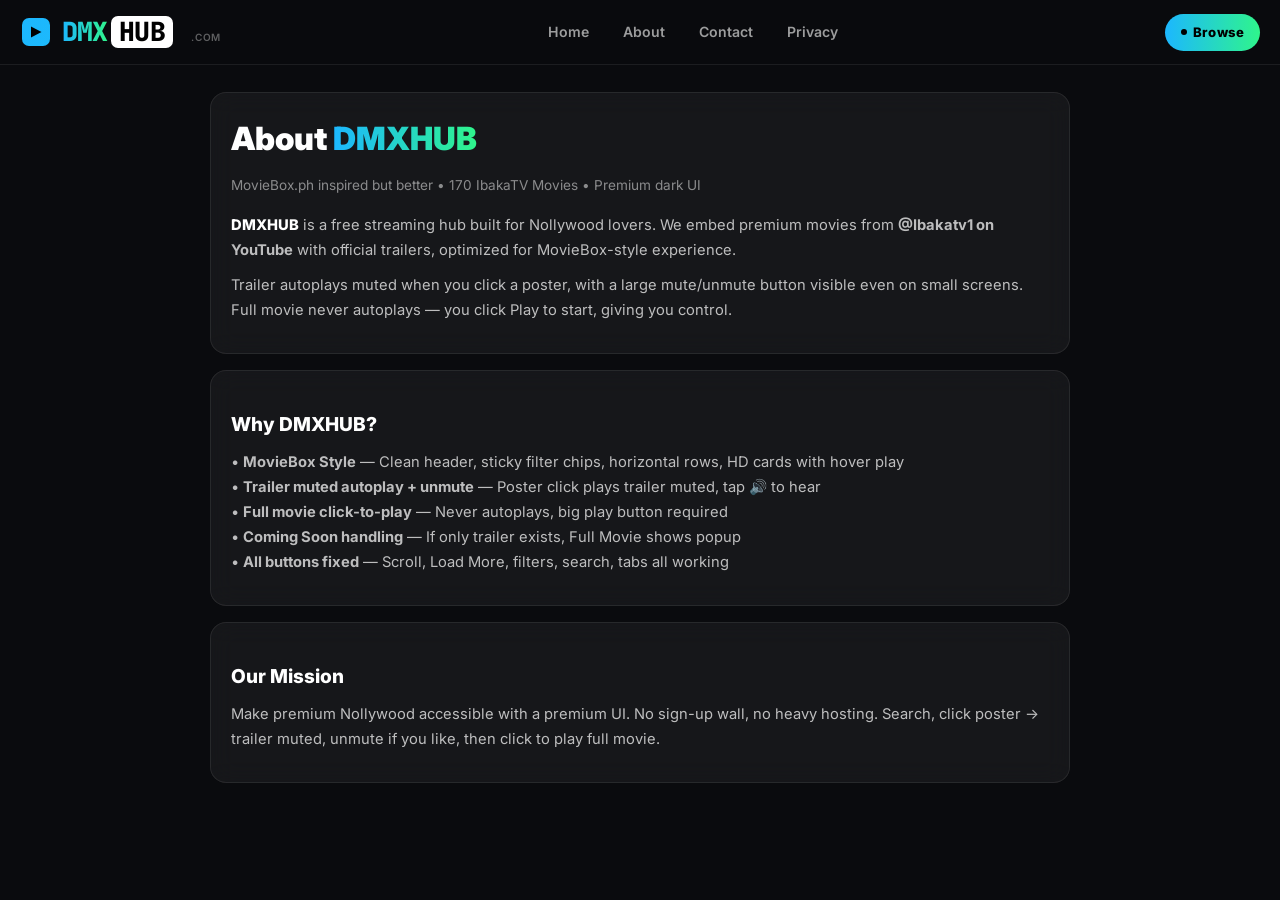
==== about.html @ e2cb4a42 "Clean deploy" ====
<!doctype html>
<html lang="en">
<head>
  <meta charset="UTF-8" />
  <meta name="viewport" content="width=device-width, initial-scale=1.0" />
  <title>About Us | DMXHUB</title>
  <meta name="description" content="About DMXHUB - MovieBox inspired Nollywood hub" />
  <link href="https://fonts.googleapis.com/css2?family=Inter:wght@400;500;600;700;800;900&family=JetBrains+Mono:wght@800&display=swap" rel="stylesheet">
  <link rel="stylesheet" href="./styles.css" />
  <style>
    .page-wrap{max-width:900px;margin:0 auto;padding:92px 20px 40px}
    .glass{background:rgba(255,255,255,0.05);border:1px solid rgba(255,255,255,0.08);border-radius:16px;padding:20px;margin-bottom:16px;backdrop-filter:blur(12px)}
    .glass h1{font-size:2rem;font-weight:900;margin-bottom:10px}
    .glass h2{font-size:1.2rem;font-weight:800;margin:18px 0 10px}
    .glass p{color:rgba(255,255,255,0.72);line-height:1.7;font-size:0.92rem;margin-bottom:10px}
    .glass a{color:#1cb7ff}
    label{display:block;font-size:0.8rem;color:rgba(255,255,255,0.6);margin:12px 0 6px;font-weight:600}
    input, textarea, select{width:100%;background:rgba(255,255,255,0.07);border:1px solid rgba(255,255,255,0.12);border-radius:10px;padding:12px 14px;color:#fff;outline:none;font-family:inherit;font-size:0.9rem}
    input:focus, textarea:focus, select:focus{border-color:rgba(28,183,255,0.4);background:rgba(255,255,255,0.1)}
    .btn-send{margin-top:16px;width:100%;background:linear-gradient(91deg,#1cb7ff,#2ff58b);color:#000;border:none;padding:12px;border-radius:999px;font-weight:800;cursor:pointer;transition:.15s}
    .btn-send:hover{transform:translateY(-1px)}
    @media(max-width:768px){.page-wrap{padding:80px 14px 30px}}
  </style>
</head>
<body>
<header class="mbx-header" id="mainHeader">
  <div class="mbx-header-inner">
    <a href="./index.html" class="mbx-logo">
      <span class="mbx-logo-icon"><svg width="28" height="28" viewBox="0 0 28 28" fill="none"><rect width="28" height="28" rx="7" fill="url(#g)"/><path d="M9 8.5L19.5 14L9 19.5V8.5Z" fill="black"/><defs><linearGradient id="g" x1="0" y1="0" x2="28" y2="28"><stop stop-color="#1cb7ff"/><stop offset="1" stop-color="#2ff58b"/></linearGradient></defs></svg></span>
      <span class="mbx-logo-text"><span class="logo-dmx">DMX</span><span class="logo-hub">HUB</span></span>
      <span class="logo-dotcom">.COM</span>
    </a>
    <nav class="mbx-nav">
      <a href="./index.html" class="nav-link">Home</a>
      <a href="./about.html" class="nav-link">About</a>
      <a href="./contact.html" class="nav-link">Contact</a>
      <a href="./privacy.html" class="nav-link">Privacy</a>
    </nav>
    <div class="mbx-actions">
      <a href="./index.html" class="btn-premium"><span class="premium-dot"></span> Browse</a>
      <button class="mbx-hamburger" id="hamburgerBtn" type="button"><span></span><span></span><span></span></button>
    </div>
  </div>
  <div class="mbx-drawer" id="mobileDrawer">
    <div class="drawer-inner">
      <a href="./index.html">🏠 Home</a>
      <a href="./about.html">ℹ️ About</a>
      <a href="./contact.html">✉️ Contact</a>
      <a href="./privacy.html">🔒 Privacy</a>
      <a href="./login.html">👤 Login</a>
    </div>
  </div>
</header>

<div class="page-wrap">
  <div class="glass">
    <h1>About <span style="background:linear-gradient(91deg,#1cb7ff,#2ff58b);-webkit-background-clip:text;-webkit-text-fill-color:transparent;background-clip:text;">DMXHUB</span></h1>
    <p style="color:rgba(255,255,255,0.5);font-size:0.85rem;margin-bottom:16px;">MovieBox.ph inspired but better • 170 IbakaTV Movies • Premium dark UI</p>
    <p><span style="color:#fff;font-weight:800">DMXHUB</span> is a free streaming hub built for Nollywood lovers. We embed premium movies from <b>@Ibakatv1 on YouTube</b> with official trailers, optimized for MovieBox-style experience.</p>
    <p>Trailer autoplays muted when you click a poster, with a large mute/unmute button visible even on small screens. Full movie never autoplays — you click Play to start, giving you control.</p>
  </div>
  <div class="glass">
    <h2>Why DMXHUB?</h2>
    <p>• <b>MovieBox Style</b> — Clean header, sticky filter chips, horizontal rows, HD cards with hover play<br>
    • <b>Trailer muted autoplay + unmute</b> — Poster click plays trailer muted, tap 🔊 to hear<br>
    • <b>Full movie click-to-play</b> — Never autoplays, big play button required<br>
    • <b>Coming Soon handling</b> — If only trailer exists, Full Movie shows popup<br>
    • <b>All buttons fixed</b> — Scroll, Load More, filters, search, tabs all working</p>
  </div>
  <div class="glass">
    <h2>Our Mission</h2>
    <p>Make premium Nollywood accessible with a premium UI. No sign-up wall, no heavy hosting. Search, click poster → trailer muted, unmute if you like, then click to play full movie.</p>
  </div>
</div>

<script>
const hb=document.getElementById('hamburgerBtn');const dr=document.getElementById('mobileDrawer');let o=false;
function td(){o=!o;dr.classList.toggle('open',o);hb.classList.toggle('open',o);document.body.style.overflow=o?'hidden':'';}
function cd(){o=false;dr.classList.remove('open');hb.classList.remove('open');document.body.style.overflow='';}
if(hb)hb.addEventListener('click',td);if(dr)dr.addEventListener('click',e=>{if(e.target===dr)cd();});
window.addEventListener('scroll',()=>{const h=document.getElementById('mainHeader'); if(window.scrollY>10) h.classList.add('scrolled'); else h.classList.remove('scrolled');});
</script>
</body>
</html>
---- styles.css ----
/* DMXHUB - MovieBox.ph inspired but better - Rebuilt 2026 */
@import url('https://fonts.googleapis.com/css2?family=Inter:wght@400;500;600;700;800;900&display=swap');

:root{
  --bg:#0a0b0e;
  --bg2:#101114;
  --bg3:#181a1f;
  --card:#181a1f;
  --card-hover:#1e2128;
  --border:rgba(255,255,255,0.08);
  --border2:rgba(255,255,255,0.12);
  --text:#ffffff;
  --text2:rgba(255,255,255,0.6);
  --text3:rgba(255,255,255,0.35);
  --accent:#1cb7ff;
  --accent2:#2ff58b;
  --accent-grad:linear-gradient(91deg,#1cb7ff 0%, #2ff58b 100%);
  --header-h:64px;
  --radius:14px;
  --radius-sm:10px;
  --radius-pill:999px;
}

*{box-sizing:border-box;margin:0;padding:0}
html{scroll-behavior:smooth}
body{
  background:var(--bg);
  color:var(--text);
  font-family:Inter, Roboto, -apple-system, BlinkMacSystemFont, "Segoe UI", sans-serif;
  line-height:1.6;
  overflow-x:hidden;
  -webkit-font-smoothing:antialiased;
}
a{color:inherit;text-decoration:none}
button{font-family:inherit}
img{display:block;max-width:100%}

/* ===== HEADER - MovieBox inspired premium ===== */
.mbx-header{
  position:fixed;top:0;left:0;right:0;z-index:100;
  background:rgba(10,11,14,0.92);
  backdrop-filter:blur(20px) saturate(180%);
  -webkit-backdrop-filter:blur(20px) saturate(180%);
  border-bottom:1px solid var(--border);
  transition:all .2s ease;
}
.mbx-header.scrolled{
  background:rgba(10,11,14,0.98);
  box-shadow:0 4px 24px rgba(0,0,0,0.4);
  border-bottom-color:rgba(255,255,255,0.1);
}
.mbx-header-inner{
  max-width:1440px;margin:0 auto;
  height:var(--header-h);
  padding:0 20px;
  display:flex;align-items:center;justify-content:space-between;gap:20px;
}
.mbx-logo{
  display:flex;align-items:center;gap:10px;flex-shrink:0;
}
.mbx-logo-icon{width:32px;height:32px;flex-shrink:0;display:flex;align-items:center;justify-content:center}
.mbx-logo-text{
  font-family:'JetBrains Mono', monospace;
  font-weight:900;font-size:1.65rem;letter-spacing:-0.03em;display:flex;align-items:center;line-height:1;
}
.logo-dmx{
  background:var(--accent-grad);
  -webkit-background-clip:text;-webkit-text-fill-color:transparent;background-clip:text;
}
.logo-hub{
  background:#fff;color:#000;padding:3px 8px;border-radius:7px;margin-left:3px;font-weight:900;letter-spacing:-0.02em;
}
.logo-dotcom{
  font-size:10px;color:var(--text3);margin-left:8px;font-weight:600;letter-spacing:0.08em;align-self:flex-end;margin-bottom:3px;
}
.mbx-nav{
  display:flex;align-items:center;gap:4px;
}
.nav-link{
  padding:8px 14px;border-radius:var(--radius-pill);
  font-size:0.88rem;font-weight:600;color:var(--text2);
  transition:.15s;background:transparent;border:1px solid transparent;cursor:pointer;
}
.nav-link:hover, .nav-link.active{
  background:rgba(255,255,255,0.08);color:#fff;border-color:var(--border);
}
.nav-link.active{
  background:#fff;color:#000;border-color:#fff;
}
.mbx-actions{
  display:flex;align-items:center;gap:12px;flex-shrink:0;
}
.mbx-search-wrap{
  position:relative;display:flex;align-items:center;
  width:320px;height:40px;
  background:rgba(255,255,255,0.08);
  border:1px solid var(--border);
  border-radius:var(--radius-pill);
  padding:0 14px;
  transition:.2s;
}
.mbx-search-wrap:focus-within{
  background:rgba(255,255,255,0.12);
  border-color:rgba(28,183,255,0.35);
  box-shadow:0 0 0 3px rgba(28,183,255,0.12);
  width:360px;
}
.mbx-search-wrap.full{width:100%!important}
.search-icon{font-size:14px;opacity:.5;margin-right:8px;flex-shrink:0}
.mbx-search-input{
  flex:1;background:transparent;border:none;outline:none;color:#fff;
  font-size:0.88rem;width:100%;
}
.mbx-search-input::placeholder{color:rgba(255,255,255,0.35)}
.search-clear{
  width:22px;height:22px;border-radius:50%;background:rgba(255,255,255,0.12);border:none;color:#fff;
  display:none;align-items:center;justify-content:center;cursor:pointer;font-size:12px;flex-shrink:0;
}
.btn-premium{
  display:inline-flex;align-items:center;gap:6px;
  background:var(--accent-grad);color:#000;
  padding:8px 16px;border-radius:var(--radius-pill);
  font-weight:800;font-size:0.82rem;letter-spacing:0.01em;
  border:none;cursor:pointer;transition:.15s;white-space:nowrap;
}
.btn-premium:hover{transform:translateY(-1px);box-shadow:0 4px 16px rgba(47,245,139,0.25)}
.premium-dot{width:6px;height:6px;background:#000;border-radius:50%;animation:blink 1.5s infinite}
@keyframes blink{0%,100%{opacity:1}50%{opacity:.4}}
.mbx-hamburger{
  display:none;width:40px;height:40px;border-radius:var(--radius-sm);
  background:rgba(255,255,255,0.08);border:1px solid var(--border);
  flex-direction:column;align-items:center;justify-content:center;gap:5px;cursor:pointer;
}
.mbx-hamburger span{width:18px;height:2px;background:#fff;border-radius:2px;transition:.2s;display:block}
.mbx-hamburger.open span:nth-child(1){transform:rotate(45deg) translate(5px,5px)}
.mbx-hamburger.open span:nth-child(2){opacity:0}
.mbx-hamburger.open span:nth-child(3){transform:rotate(-45deg) translate(5px,-5px)}
.mbx-mobile-search{
  display:none;padding:0 14px 12px;background:transparent;
}
.mbx-drawer{
  position:fixed;inset:0;top:var(--header-h);background:rgba(0,0,0,0.5);
  backdrop-filter:blur(8px);z-index:99;opacity:0;pointer-events:none;transition:.25s;
}
.mbx-drawer.open{opacity:1;pointer-events:auto}
.mbx-drawer .drawer-inner{
  background:var(--bg2);border-top:1px solid var(--border);
  padding:16px;display:flex;flex-direction:column;gap:4px;
  transform:translateY(-10px);transition:.25s;
}
.mbx-drawer.open .drawer-inner{transform:translateY(0)}
.drawer-inner a{
  padding:14px 16px;border-radius:var(--radius-sm);
  background:rgba(255,255,255,0.04);border:1px solid var(--border);
  font-weight:600;font-size:0.92rem;
}
.drawer-inner a.drawer-premium{background:var(--accent-grad);color:#000;border-color:transparent;font-weight:800}

/* ===== FILTER BAR - keep praised properties but polished ===== */
.mbx-filter-sticky{
  position:sticky;top:var(--header-h);z-index:40;
  background:rgba(10,11,14,0.92);backdrop-filter:blur(16px);
  border-bottom:1px solid var(--border);
  padding:10px 0;
}
.filter-bar{
  max-width:1440px;margin:0 auto;padding:0 20px;
  display:flex;gap:8px;flex-wrap:nowrap;overflow-x:auto;scrollbar-width:none;
  -webkit-overflow-scrolling:touch;
}
.filter-bar::-webkit-scrollbar{display:none}
.filter-fade-right{
  position:absolute;right:0;top:0;bottom:0;width:60px;
  background:linear-gradient(90deg, transparent, var(--bg));pointer-events:none;display:none;
}
.chip{
  flex-shrink:0;
  padding:8px 16px;border-radius:var(--radius-pill);
  font-size:0.82rem;font-weight:700;letter-spacing:0.01em;
  cursor:pointer;border:1px solid var(--border);background:rgba(255,255,255,0.06);color:var(--text2);
  transition:all .15s ease;white-space:nowrap;
}
.chip:hover{background:rgba(255,255,255,0.1);color:#fff;border-color:var(--border2);transform:translateY(-1px)}
.chip.active{
  background:var(--accent-grad);color:#000;font-weight:800;border-color:transparent;
  box-shadow:0 2px 12px rgba(47,245,139,0.2);
}

/* ===== STATUS ===== */
.status-wrap{
  max-width:1440px;margin:0 auto;padding:12px 20px 8px;
  display:flex;justify-content:space-between;align-items:center;gap:12px;
}
.status{
  color:var(--text3);font-size:0.78rem;white-space:nowrap;overflow:hidden;text-overflow:ellipsis;
}
.status-actions{display:flex;align-items:center;gap:8px;font-size:0.75rem;color:var(--text3)}
.status-dot{width:6px;height:6px;background:var(--accent2);border-radius:50%;animation:blink 1.5s infinite}

/* ===== ROWS - keep praised genre properties ===== */
.rows-container{max-width:1440px;margin:0 auto;padding:10px 0 40px}
.genre-section{margin-bottom:32px}
.row-header{
  display:flex;justify-content:space-between;align-items:center;
  padding:0 20px;margin-bottom:14px;gap:12px;
}
.row-title-wrap{display:flex;align-items:center;gap:12px;flex:1;min-width:0}
.row-title{
  font-weight:800;font-size:1.25rem;letter-spacing:-0.02em;
  display:flex;align-items:center;gap:10px;white-space:nowrap;
}
.row-title-count{
  background:rgba(255,255,255,0.08);border:1px solid var(--border);
  padding:2px 8px;border-radius:var(--radius-pill);
  color:var(--text3);font-weight:600;font-size:0.78rem;
}
.row-line{height:1px;flex:1;background:linear-gradient(90deg, var(--border), transparent);margin-left:8px}
.row-actions{display:flex;gap:8px;align-items:center;flex-shrink:0}
.scroll-btn{
  width:36px;height:36px;border-radius:50%;
  border:1px solid var(--border);background:rgba(255,255,255,0.06);color:#fff;
  cursor:pointer;display:flex;align-items:center;justify-content:center;font-size:18px;
  transition:.15s;flex-shrink:0;
}
.scroll-btn:hover{background:rgba(255,255,255,0.12);border-color:var(--border2);transform:scale(1.05)}
.scroll-btn:active{transform:scale(0.96)}
.btn-more,.btn-load{
  background:rgba(255,255,255,0.08);border:1px solid var(--border);color:#fff;
  padding:8px 16px;border-radius:var(--radius-pill);cursor:pointer;font-weight:700;font-size:0.78rem;transition:.15s;white-space:nowrap;
}
.btn-more:hover,.btn-load:hover{background:rgba(255,255,255,0.14);border-color:var(--border2)}
.load-more-wrap{padding:16px 20px;text-align:center}
.row-end{font-size:0.78rem;color:var(--text3);padding:8px 14px;background:rgba(255,255,255,0.04);border-radius:var(--radius-pill);border:1px solid var(--border)}

.row-track{
  display:flex;gap:14px;overflow-x:auto;overflow-y:hidden;
  padding:4px 20px 18px;scroll-behavior:smooth;scrollbar-width:none;
  -webkit-overflow-scrolling:touch;
}
.row-track::-webkit-scrollbar{display:none}

/* ===== CARDS - keep praised but better ===== */
.mb-card{
  position:relative;background:var(--card);border:1px solid var(--border);
  border-radius:12px;overflow:hidden;cursor:pointer;transition:all .22s ease;
  min-width:172px;max-width:172px;flex:0 0 auto;
}
@media(min-width:768px){.mb-card{min-width:184px;max-width:184px}}
@media(min-width:1200px){.mb-card{min-width:192px;max-width:192px}}
.mb-card:hover{transform:translateY(-4px);border-color:rgba(28,183,255,0.28);background:var(--card-hover);box-shadow:0 12px 28px rgba(0,0,0,0.4), 0 0 0 1px rgba(28,183,255,0.1)}
.card-poster-wrap{position:relative;width:100%;aspect-ratio:2/3;overflow:hidden;background:#111}
.card-poster-wrap img{width:100%;height:100%;object-fit:cover;transition:transform .4s ease}
.mb-card:hover .card-poster-wrap img{transform:scale(1.06)}
.mb-badge{position:absolute;top:8px;padding:4px 7px;border-radius:6px;font-size:10px;font-weight:800;z-index:2;letter-spacing:0.02em;box-shadow:0 2px 8px rgba(0,0,0,0.3)}
.badge-hd{left:8px;background:var(--accent-grad);color:#000}
.badge-rating{right:8px;background:#ffd24d;color:#000}
.card-badge.badge-trailer{left:8px;top:32px;background:rgba(0,0,0,0.75);backdrop-filter:blur(6px);color:#fff;border:1px solid rgba(255,255,255,0.15);font-size:9px}
.card-hover-overlay{
  position:absolute;inset:0;background:linear-gradient(to top, rgba(0,0,0,0.85) 0%, rgba(0,0,0,0.2) 60%, transparent 100%);
  display:flex;flex-direction:column;align-items:center;justify-content:flex-end;
  padding:12px;opacity:0;transition:.22s;
}
.mb-card:hover .card-hover-overlay{opacity:1}
.play-circle{
  width:48px;height:48px;border-radius:50%;background:var(--accent-grad);
  display:flex;align-items:center;justify-content:center;color:#000;font-size:18px;font-weight:900;
  box-shadow:0 6px 20px rgba(28,183,255,0.35);transform:translateY(10px);transition:.22s;
}
.mb-card:hover .play-circle{transform:translateY(0)}
.hover-meta{margin-top:8px;font-size:0.7rem;font-weight:700;color:rgba(255,255,255,0.9);background:rgba(0,0,0,0.6);padding:4px 8px;border-radius:999px;backdrop-filter:blur(6px)}
.mb-card-info{padding:10px 12px}
.mb-card-title{
  font-weight:700;font-size:0.88rem;line-height:1.3;
  display:-webkit-box;-webkit-line-clamp:2;-webkit-box-orient:vertical;overflow:hidden;min-height:2.6em;
}
.mb-card-meta{margin-top:5px;font-size:0.72rem;color:var(--text3);display:flex;gap:6px;flex-wrap:wrap;align-items:center}

/* ===== FOOTER ===== */
.mbx-footer{border-top:1px solid var(--border);margin-top:40px;background:var(--bg2)}
.footer-inner{
  max-width:1440px;margin:0 auto;padding:24px 20px;
  display:flex;justify-content:space-between;align-items:flex-start;gap:20px;flex-wrap:wrap;
}
.footer-brand{font-size:0.8rem;color:var(--text3);line-height:1.6;max-width:600px}
.footer-brand .mbx-logo-text{font-size:1.2rem;margin-bottom:6px;display:flex}
.footer-links{display:flex;gap:16px;flex-wrap:wrap}
.footer-links a{color:var(--text2);font-size:0.85rem;font-weight:600;transition:.15s}
.footer-links a:hover{color:#fff}
.footer-copy{text-align:center;padding:14px 20px;color:var(--text3);font-size:0.72rem;border-top:1px solid var(--border);background:var(--bg)}

/* ===== MODAL - Coming Soon ===== */
.modal-overlay{
  position:fixed;inset:0;z-index:200;
  background:rgba(0,0,0,0.75);backdrop-filter:blur(12px);
  display:flex;align-items:center;justify-content:center;
  padding:20px;opacity:0;pointer-events:none;transition:.25s;
}
.modal-overlay.open{opacity:1;pointer-events:auto}
.modal-box{
  background:linear-gradient(180deg, #1a1d24 0%, #101114 100%);
  border:1px solid var(--border2);border-radius:20px;
  padding:28px 24px 22px;max-width:420px;width:100%;
  box-shadow:0 20px 60px rgba(0,0,0,0.6), 0 0 0 1px rgba(255,255,255,0.06) inset;
  transform:translateY(16px) scale(0.98);transition:.25s cubic-bezier(0.34,1.56,0.64,1);
  position:relative;text-align:center;
}
.modal-overlay.open .modal-box{transform:translateY(0) scale(1)}
.modal-close{
  position:absolute;top:12px;right:12px;width:32px;height:32px;border-radius:50%;
  background:rgba(255,255,255,0.08);border:1px solid var(--border);color:#fff;cursor:pointer;display:flex;align-items:center;justify-content:center;
}
.modal-icon{font-size:2.8rem;margin-bottom:12px}
.modal-box h3{font-size:1.35rem;font-weight:800;margin-bottom:8px}
.modal-box p{color:var(--text2);font-size:0.9rem;line-height:1.6;margin-bottom:18px}
.modal-actions{display:flex;gap:10px;justify-content:center;flex-wrap:wrap}
.btn-primary{
  background:var(--accent-grad);color:#000;border:none;padding:10px 20px;border-radius:var(--radius-pill);
  font-weight:800;font-size:0.85rem;cursor:pointer;transition:.15s;
}
.btn-primary:hover{transform:translateY(-1px);box-shadow:0 4px 16px rgba(47,245,139,0.25)}
.btn-secondary{
  background:rgba(255,255,255,0.08);border:1px solid var(--border);color:#fff;
  padding:10px 18px;border-radius:var(--radius-pill);font-weight:700;font-size:0.85rem;cursor:pointer;transition:.15s;
}
.btn-secondary:hover{background:rgba(255,255,255,0.12)}

/* ===== RESPONSIVE ===== */
@media(max-width:1024px){
  .mbx-nav{display:none}
  .mbx-search-wrap{width:260px}
  .mbx-search-wrap:focus-within{width:300px}
  .mbx-hamburger{display:flex}
}
@media(max-width:768px){
  .mbx-header-inner{padding:0 14px;height:58px}
  :root{--header-h:58px}
  .mbx-filter-sticky{top:58px}
  .mbx-search-wrap{display:none}
  .mbx-mobile-search{display:block}
  .mbx-search-wrap.full{display:flex;width:100%;height:42px}
  .row-header{padding:0 14px}
  .row-track{padding:4px 14px 16px;gap:12px}
  .status-wrap{padding:10px 14px 6px}
  .footer-inner{padding:20px 14px}
  .mb-card{min-width:156px;max-width:156px}
}
@media(max-width:480px){
  .mbx-logo-text{font-size:1.35rem}
  .logo-dotcom{display:none}
  .mb-card{min-width:142px;max-width:142px}
  .mb-card-title{font-size:0.82rem}
  .row-title{font-size:1.1rem}
}

/* ===== LEGACY SUPPORT ===== */
.header, .search-wrap, .filter-bar{all:unset}
</style>
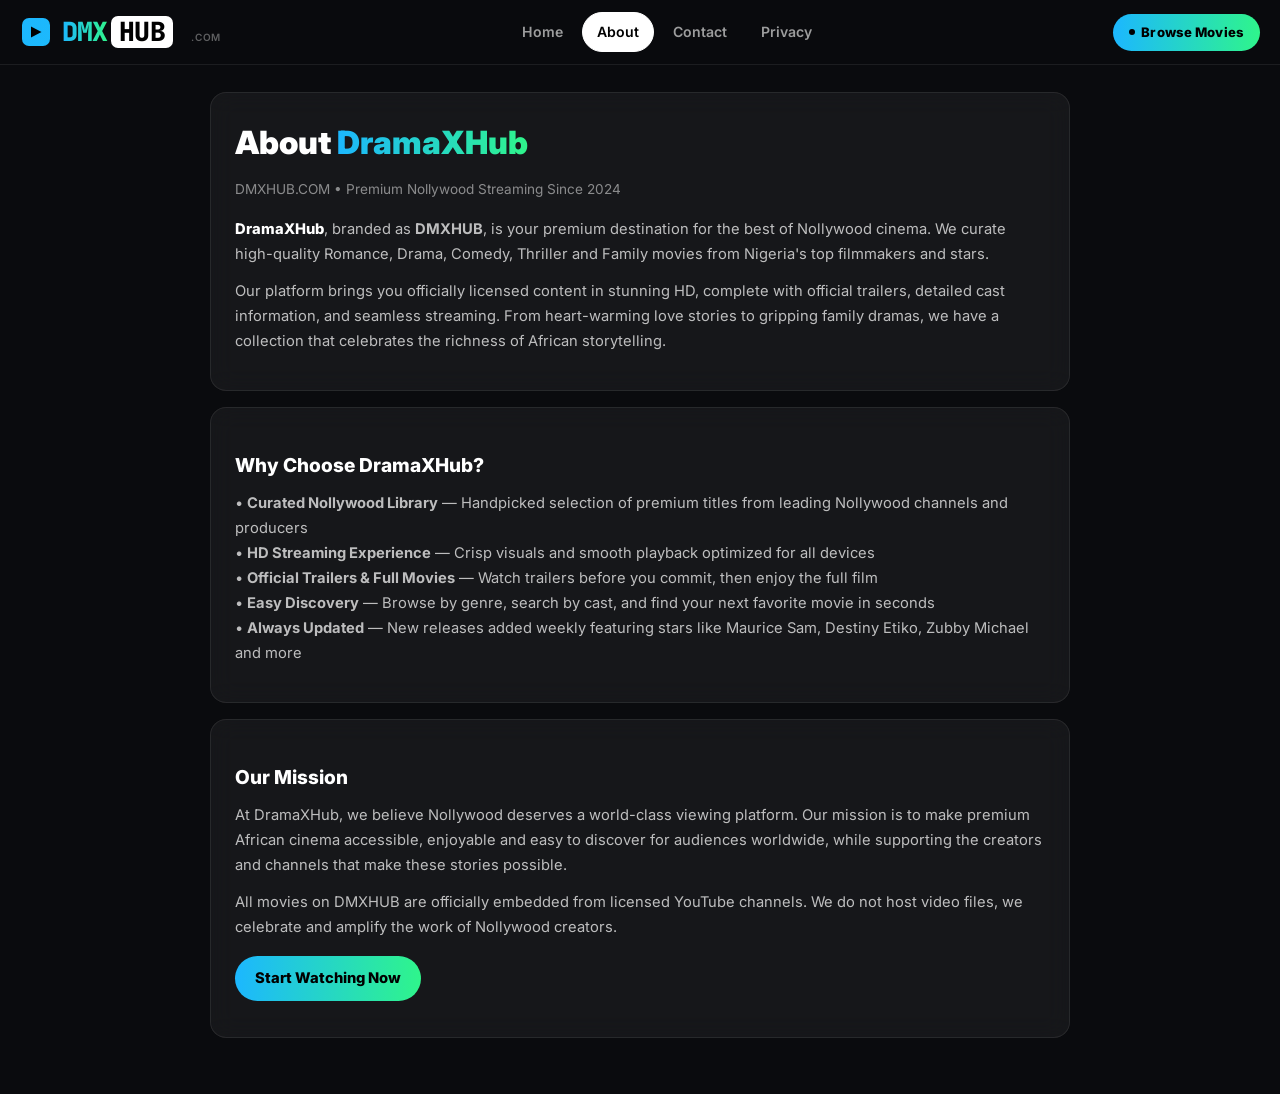
==== commit 70088acc: "Backend" ====
--- a/about.html
+++ b/about.html
@@ -3,16 +3,16 @@
 <head>
   <meta charset="UTF-8" />
   <meta name="viewport" content="width=device-width, initial-scale=1.0" />
-  <title>About Us | DMXHUB</title>
-  <meta name="description" content="About DMXHUB - MovieBox inspired Nollywood hub" />
+  <title>About Us | DramaXHub - DMXHUB</title>
+  <meta name="description" content="About DramaXHub (DMXHUB) - Your premium home for Nollywood movies. Learn about our mission to bring you the best in African cinema." />
   <link href="https://fonts.googleapis.com/css2?family=Inter:wght@400;500;600;700;800;900&family=JetBrains+Mono:wght@800&display=swap" rel="stylesheet">
   <link rel="stylesheet" href="./styles.css" />
   <style>
     .page-wrap{max-width:900px;margin:0 auto;padding:92px 20px 40px}
-    .glass{background:rgba(255,255,255,0.05);border:1px solid rgba(255,255,255,0.08);border-radius:16px;padding:20px;margin-bottom:16px;backdrop-filter:blur(12px)}
+    .glass{background:rgba(255,255,255,0.05);border:1px solid rgba(255,255,255,0.08);border-radius:16px;padding:24px;margin-bottom:16px;backdrop-filter:blur(12px)}
     .glass h1{font-size:2rem;font-weight:900;margin-bottom:10px}
     .glass h2{font-size:1.2rem;font-weight:800;margin:18px 0 10px}
-    .glass p{color:rgba(255,255,255,0.72);line-height:1.7;font-size:0.92rem;margin-bottom:10px}
+    .glass p{color:rgba(255,255,255,0.72);line-height:1.7;font-size:0.92rem;margin-bottom:12px}
     .glass a{color:#1cb7ff}
     label{display:block;font-size:0.8rem;color:rgba(255,255,255,0.6);margin:12px 0 6px;font-weight:600}
     input, textarea, select{width:100%;background:rgba(255,255,255,0.07);border:1px solid rgba(255,255,255,0.12);border-radius:10px;padding:12px 14px;color:#fff;outline:none;font-family:inherit;font-size:0.9rem}
@@ -32,12 +32,12 @@
     </a>
     <nav class="mbx-nav">
       <a href="./index.html" class="nav-link">Home</a>
-      <a href="./about.html" class="nav-link">About</a>
+      <a href="./about.html" class="nav-link active">About</a>
       <a href="./contact.html" class="nav-link">Contact</a>
       <a href="./privacy.html" class="nav-link">Privacy</a>
     </nav>
     <div class="mbx-actions">
-      <a href="./index.html" class="btn-premium"><span class="premium-dot"></span> Browse</a>
+      <a href="./index.html" class="btn-premium"><span class="premium-dot"></span> Browse Movies</a>
       <button class="mbx-hamburger" id="hamburgerBtn" type="button"><span></span><span></span><span></span></button>
     </div>
   </div>
@@ -54,22 +54,24 @@
 
 <div class="page-wrap">
   <div class="glass">
-    <h1>About <span style="background:linear-gradient(91deg,#1cb7ff,#2ff58b);-webkit-background-clip:text;-webkit-text-fill-color:transparent;background-clip:text;">DMXHUB</span></h1>
-    <p style="color:rgba(255,255,255,0.5);font-size:0.85rem;margin-bottom:16px;">MovieBox.ph inspired but better • 170 IbakaTV Movies • Premium dark UI</p>
-    <p><span style="color:#fff;font-weight:800">DMXHUB</span> is a free streaming hub built for Nollywood lovers. We embed premium movies from <b>@Ibakatv1 on YouTube</b> with official trailers, optimized for MovieBox-style experience.</p>
-    <p>Trailer autoplays muted when you click a poster, with a large mute/unmute button visible even on small screens. Full movie never autoplays — you click Play to start, giving you control.</p>
+    <h1>About <span style="background:linear-gradient(91deg,#1cb7ff,#2ff58b);-webkit-background-clip:text;-webkit-text-fill-color:transparent;background-clip:text;">DramaXHub</span></h1>
+    <p style="color:rgba(255,255,255,0.5);font-size:0.85rem;margin-bottom:16px;">DMXHUB.COM • Premium Nollywood Streaming Since 2024</p>
+    <p><span style="color:#fff;font-weight:800">DramaXHub</span>, branded as <b>DMXHUB</b>, is your premium destination for the best of Nollywood cinema. We curate high-quality Romance, Drama, Comedy, Thriller and Family movies from Nigeria's top filmmakers and stars.</p>
+    <p>Our platform brings you officially licensed content in stunning HD, complete with official trailers, detailed cast information, and seamless streaming. From heart-warming love stories to gripping family dramas, we have a collection that celebrates the richness of African storytelling.</p>
   </div>
   <div class="glass">
-    <h2>Why DMXHUB?</h2>
-    <p>• <b>MovieBox Style</b> — Clean header, sticky filter chips, horizontal rows, HD cards with hover play<br>
-    • <b>Trailer muted autoplay + unmute</b> — Poster click plays trailer muted, tap 🔊 to hear<br>
-    • <b>Full movie click-to-play</b> — Never autoplays, big play button required<br>
-    • <b>Coming Soon handling</b> — If only trailer exists, Full Movie shows popup<br>
-    • <b>All buttons fixed</b> — Scroll, Load More, filters, search, tabs all working</p>
+    <h2>Why Choose DramaXHub?</h2>
+    <p>• <b>Curated Nollywood Library</b> — Handpicked selection of premium titles from leading Nollywood channels and producers<br>
+    • <b>HD Streaming Experience</b> — Crisp visuals and smooth playback optimized for all devices<br>
+    • <b>Official Trailers & Full Movies</b> — Watch trailers before you commit, then enjoy the full film<br>
+    • <b>Easy Discovery</b> — Browse by genre, search by cast, and find your next favorite movie in seconds<br>
+    • <b>Always Updated</b> — New releases added weekly featuring stars like Maurice Sam, Destiny Etiko, Zubby Michael and more</p>
   </div>
   <div class="glass">
     <h2>Our Mission</h2>
-    <p>Make premium Nollywood accessible with a premium UI. No sign-up wall, no heavy hosting. Search, click poster → trailer muted, unmute if you like, then click to play full movie.</p>
+    <p>At DramaXHub, we believe Nollywood deserves a world-class viewing platform. Our mission is to make premium African cinema accessible, enjoyable and easy to discover for audiences worldwide, while supporting the creators and channels that make these stories possible.</p>
+    <p>All movies on DMXHUB are officially embedded from licensed YouTube channels. We do not host video files, we celebrate and amplify the work of Nollywood creators.</p>
+    <p style="margin-top:16px"><a href="./index.html" style="background:linear-gradient(91deg,#1cb7ff,#2ff58b);color:#000;padding:10px 20px;border-radius:999px;font-weight:800;display:inline-block;text-decoration:none">Start Watching Now</a></p>
   </div>
 </div>
 
